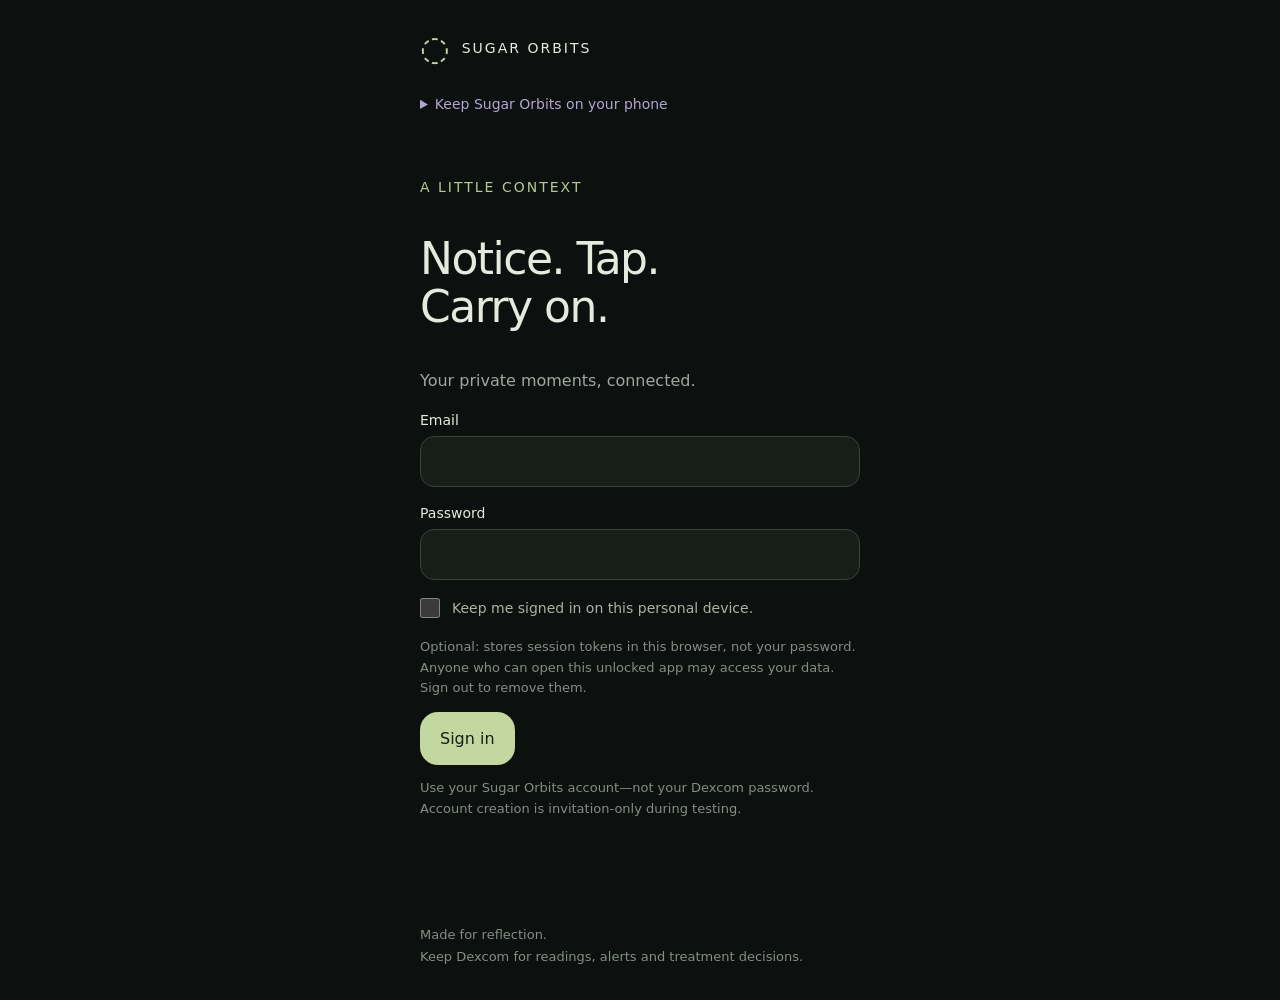
==== cloud-phone/index.html @ 8b1ffccb "Build installed phone shell, private cloud focus loop and opt-in timed Web Push reminders" ====
<!doctype html>
<html lang="en">
<meta charset="utf-8">
<meta name="viewport" content="width=device-width,initial-scale=1,viewport-fit=cover">
<meta name="theme-color" content="#0c100f">
<meta name="apple-mobile-web-app-capable" content="yes">
<meta name="apple-mobile-web-app-title" content="Sugar Orbits">
<link rel="manifest" href="manifest.webmanifest">
<link rel="apple-touch-icon" href="app-icon-180.png">
<title>Sugar Orbits · Rhythm</title>
<link rel="stylesheet" href="style.css?v=20261119-focus-loop">
<script src="rhythm.js" defer></script><script src="orbit-draw.js" defer></script>
<script src="after-moment.js?v=20261119" defer></script>
<script src="focus-core.js?v=20261119" defer></script>
<script src="pwa.js?v=20261119" defer></script>
<script src="app.js?v=20261119-focus-loop" defer></script>
<main>
  <header><span class="mark">◌</span><span>SUGAR ORBITS</span></header>
  <details class="install-help"><summary>Keep Sugar Orbits on your phone</summary><p>Open this link in Safari, tap Share, then Add to Home Screen. Open the new icon to use app mode and enable reminders. Internet is required; health data is not cached for offline use.</p><p id="install-status" class="hint"></p></details>
  <section id="login">
    <p class="eyebrow">A LITTLE CONTEXT</p><h1>Notice. Tap.<br>Carry on.</h1>
    <p>Your private moments, connected.</p>
    <form id="login-form">
      <label>Email<input id="email" type="email" autocomplete="username" required></label>
      <label>Password<input id="password" type="password" autocomplete="current-password" required></label>
      <label class="consent"><input id="remember-device" type="checkbox">Keep me signed in on this personal device.</label><p class="hint">Optional: stores session tokens in this browser, not your password. Anyone who can open this unlocked app may access your data. Sign out to remove them.</p>
      <button type="submit">Sign in</button>
    </form>
    <p class="hint">Use your Sugar Orbits account—not your Dexcom password. Account creation is invitation-only during testing.</p>
  </section>
  <section id="moments" hidden>
    <nav aria-label="Companion sections"><button data-tab="rhythm" aria-pressed="true">Rhythm</button><button data-tab="focus" aria-pressed="false">Focus</button><button data-tab="food" aria-pressed="false">Food Genie</button></nav>
    <div class="quick-head"><span>A moment of context</span><button id="quick-log-toggle" class="quiet" aria-expanded="true" aria-controls="quick-log">Hide quick log</button></div>
    <div id="quick-log"><div class="tags">
      <button data-kind="activity"><span>↗</span>Activity</button>
      <button data-kind="stress"><span>≈</span>Stress</button>
      <button data-kind="other"><span>＋</span>Other</button>
    </div>
    </div>
    <section id="panel-rhythm">
      <p class="eyebrow rhythm-eyebrow">YOUR RHYTHM</p><h1 class="rhythm-title">Notice the shape.</h1>
      <p id="rhythm-period" class="hint">Seven completed days · Europe/Berlin</p>
      <div class="rhythm-orbit"><canvas id="rhythm-canvas" width="800" height="800" aria-label="Seven-day glucose profile and preceding week"></canvas><div class="rhythm-centre"><strong id="rhythm-range">—</strong><span>in range</span><small>recorded samples</small></div></div>
      <div class="rhythm-legend"><span>Light · current week</span><span>Purple · preceding week</span><span>Guide circles · 3.9 / 10 mmol/L</span></div>
      <p id="rhythm-coverage" class="hint" role="status">Loading your recorded rhythm…</p>
      <p class="hint">Orange/blue arcs show how often recorded samples were above/below range at that time—not that the average was outside it. Missing sections are not filled in.</p>
      <article class="after-moment card" aria-labelledby="after-title">
        <p class="eyebrow">YOUR TAPS · A CLOSER LOOK</p><h2 id="after-title">After a moment.</h2>
        <div id="after-filters" class="trace-controls" role="group" aria-label="Filter moments"></div>
        <label>Choose a moment<select id="after-event"></select></label>
        <div id="after-durations" class="trace-controls" role="group" aria-label="Hours after the moment"></div>
        <p id="after-caption" class="hint"></p>
        <canvas id="after-canvas" height="250" role="img" aria-label="Glucose readings after the selected moment"></canvas>
        <p id="after-status" class="hint" role="status" aria-live="polite">Log a moment to explore what follows.</p>
        <button id="after-refresh" class="quiet">Refresh this window</button>
        <p class="hint">Actual readings, not an average. Purple marks 3.9–10 mmol/L. Gaps over 10 minutes break the line. Times use this phone’s time zone. After this moment—not necessarily because of it.</p>
      </article>
      <button id="home-focus" class="focus-card"><span class="eyebrow">ONE SMALL FOCUS</span><strong id="home-focus-title">What would you like to notice?</strong><span id="home-focus-description">Choose one period or explore tagged activity.</span></button>
      <p class="association-note">Describe an association. Not a conclusion.</p>
      <details class="connection-details"><summary>Dexcom connection & refresh</summary>
      <div class="card" id="dexcom-card"><p class="eyebrow">DEXCOM CONNECTION TEST</p>
        <p id="dexcom-status" role="status">Sign in to check stored readings.</p>
        <strong id="dexcom-value">—</strong><span id="dexcom-unit" hidden> mmol/L · latest stored reading</span>
        <p id="dexcom-time"></p><p id="dexcom-sync-time" class="hint"></p>
        <button id="dexcom-sync">Fetch Dexcom data</button><button id="dexcom-refresh" class="quiet">Refresh status</button>
        <p class="hint">Fetch requests up to 24 hours from Share. Refresh only reads the cloud copy. No readings are sent to AI. Collection continues with the app closed only if your scheduled collector is working; Pi pairing is separate.</p>
      </div>
      </details>
    </section>
    <section id="panel-focus" hidden>
      <p id="cloud-focus-status" class="hint" role="status"></p><button id="refresh-focus" class="quiet">Refresh cloud focus</button><button id="move-local-focus" class="quiet" hidden>Start a new cloud week from my device-only plan</button>
      <p class="eyebrow">ONE SMALL FOCUS</p><h1 class="rhythm-title">Keep one thread.</h1><p>Notice what happens together. You choose what to explore.</p>
      <p id="focus-observation" class="hint">No pattern conclusions are generated without enough covered days.</p>
      <article class="card" id="coach-card"><p class="eyebrow">AI-ASSISTED CHOICES · YOU DECIDE</p><p>Calculations notice recurring periods. AI helps present a few possibilities—not their causes.</p>
        <p id="coach-active-note" class="hint" hidden>Your focus is underway. Check in below, ask the coach for an observation idea, or review progress. Finish or save a reflection before choosing another focus.</p>
        <div id="coach-new-options"><button id="coach-find">Find a focus with AI</button><p class="hint">Using this button sends calculated pattern summaries and activity-window counts to OpenAI. No raw glucose traces, event timestamps, notes or credentials. Nothing is sent just by signing in. Provider retention policies may apply. Focus and Food Genie share the daily limit of 20 AI requests.</p></div>
        <p id="coach-status" role="status" aria-live="polite"></p><div id="coach-suggestions"></div>
      </article>
      <p id="selected-focus-note" class="hint" hidden></p>
      <form id="focus-plan" class="card">
        <h2>Your choice, your experiment.</h2><p class="hint">Pick an AI suggestion above, or choose a period yourself below.</p>
        <label>What are you curious about?<select id="focus-kind"><option value="high">Periods above range</option><option value="low">Periods below range</option><option value="activity">Around tagged activity</option></select></label>
        <label id="focus-window-label">Time of day<select id="focus-window"><option value="0">00:00–03:00</option><option value="180">03:00–06:00</option><option value="360">06:00–09:00</option><option value="540">09:00–12:00</option><option value="720">12:00–15:00</option><option value="900">15:00–18:00</option><option value="1080">18:00–21:00</option><option value="1260">21:00–24:00</option></select></label>
        <label>What will you try or simply observe?<input id="focus-habit" maxlength="160" required placeholder="e.g. Tag my gym visits and notice the pattern"></label>
        <div id="habit-ideas" class="trace-controls" role="group" aria-label="Low effort observation ideas"><button type="button" data-experiment="tag">Tag context</button><button type="button" data-experiment="routine">Notice routines</button><button type="button" data-experiment="team">Ask my team</button></div>
        <p class="hint">One focus, seven days. Cloud plans and check-ins sync once the new backend is configured, and expire after 28 days. Until then, existing device-only mode is explicitly labelled.</p><button type="submit">Start my seven days</button>
      </form>
      <div id="focus-thread" hidden><article class="card"><p class="eyebrow" id="focus-stage"></p><h2 id="focus-title"></h2><p id="focus-habit-copy"></p><p id="focus-review-date" class="hint"></p>
        <p class="eyebrow">A SMALL CHECK-IN</p><p id="focus-prompt">How did your chosen experiment fit today?</p><div class="checkin-actions"><button data-checkin="tried">Tried it</button><button data-checkin="not-today" class="secondary">Not today</button><button data-checkin="skip" class="quiet">Skip</button></div><p id="focus-checkin-status" class="hint" role="status"></p>
        <details><summary>Add a thought</summary><label>Optional reflection<input id="focus-note" maxlength="240" placeholder="Anything you noticed, without needing a perfect record"></label><button id="save-focus-note" class="quiet">Save thought</button></details>
      </article><article class="card"><h2>What is being observed?</h2><p id="focus-progress"></p><p id="focus-comparison" class="hint"></p><p id="focus-tags" class="hint"></p><button id="focus-review" class="quiet">Update progress</button><p class="hint">Associations only. Tags do not establish causes; fewer highs are not presented as a win without also showing lows and coverage.</p></article>
      <article class="card"><h2>A little help choosing your next step.</h2><button id="focus-ask">Ask coach</button><p class="hint">This button sends calculated before/during summaries, tag counts and check-in counts to OpenAI. Your written experiment, reflections, notes and raw readings are not sent. AI selects from a small, checked library of reflection questions and observation ideas—not treatment instructions.</p><p id="focus-ai-answer" role="status"></p><div id="focus-ai-ideas"></div></article>
      <article id="focus-reflection" class="card" hidden><h2 id="focus-outcome-title">What would you like to keep?</h2><p class="hint">Even a clearer improvement is not proof of a cause or a permanent resolution. What do you think worked well?</p><label>One thing worth remembering<input id="focus-worked" maxlength="240" placeholder="Something that felt practical for me"></label><button id="keep-focus">Save what helped</button></article>
      <button id="finish-focus" class="quiet">Finish this focus</button></div>
      <article class="card"><h2>Reminders that fit the moment.</h2><p class="hint">Focus reminders follow the chosen window in Europe/Berlin, including daylight-saving changes. Activity focuses use the clock time below. Nothing is enabled automatically.</p>
        <button id="push-enable">Enable notifications on this phone</button><button id="push-disable" class="quiet">Disable notifications on this phone</button><p id="push-status" class="hint" role="status"></p>
        <div id="active-reminder-controls" hidden>
        <label class="consent"><input id="reminder-enabled" type="checkbox">Remind me for the active focus</label>
        <label>When?<select id="reminder-lead"><option value="15">15 minutes before</option><option value="0">At the start</option><option value="30">30 minutes before</option></select></label>
        <label>For an activity focus<input id="reminder-time" type="time" value="18:00"></label>
        <div class="reminder-times"><label>Quiet from<input id="quiet-start" type="time" value="22:00"></label><label>Until<input id="quiet-end" type="time" value="08:00"></label></div>
        <button id="save-reminder" class="quiet">Save active focus reminder</button><p class="hint">Quiet hours skip a reminder rather than moving it to an unrelated time. Equal quiet times turn quiet hours off. Delivery is best-effort, never a glucose alarm.</p>
        </div>
      </article>
      <section id="kept-focuses"><h2>Keep what helped.</h2><p class="hint">Reflections you choose to keep appear here. Optional weekly reminders can maintain the habit even while you explore another focus. Each plan expires 28 days after it began.</p><div id="kept-list"></div></section>
    </section>
    <section id="panel-food" hidden>
      <h2>A second look at your plate.</h2><p>Scan it. Say it. Or tap a staple.</p>
      <div class="food-actions"><button id="scan-now">◎ Scan now</button><button id="text-food" class="secondary">Say / type</button></div>
      <div class="staples-head"><h3>Your staples</h3><button id="manage-staples" class="quiet">Edit</button></div><div id="staples" class="staples"></div>
      <p class="hint">Favourites save food names and usual portions on this device, separately per account—not carb estimates. They do not sync yet.</p>
      <details><summary class="quiet">Or choose an existing photo</summary><input id="photo" type="file" accept="image/*" capture="environment"></details>
      <img id="photo-preview" alt="Your selected meal" hidden>
      <p class="hint">Only when you ask: a resized photo is sent to OpenAI. Sugar Orbits does not save it; provider retention policies may apply.</p>
      <label class="consent"><input id="food-consent" type="checkbox">I agree to send this photo, confirmed foods and portion to OpenAI for the requests I make below.</label>
      <button id="identify" disabled hidden>Identify food with AI</button>
      <div id="food-confirm" hidden>
        <label>Is this right? Correct anything missed.<textarea id="foods" maxlength="500" rows="3"></textarea></label>
        <label>How much will you eat?<input id="portion" maxlength="300" placeholder="e.g. 150 g cooked rice and half the tofu"></label>
        <p class="hint">Prefer speaking? Tap the microphone on your iPhone keyboard. Include cooked or dry weight where relevant.</p>
        <button id="estimate">Confirm foods & estimate carbs</button>
        <button id="save-staple" class="quiet">☆ Save as a staple</button>
      </div>
      <div id="food-result" class="card" aria-live="polite" hidden><p class="eyebrow">ROUGH CARBOHYDRATE ESTIMATE</p><strong id="carbs"></strong><p id="food-question"></p><ul id="assumptions"></ul><p class="hint">Photos and portions can be misread. Independently check ingredients and quantity. Do not use this estimate alone for insulin decisions. This draft is not saved as a food event.</p></div>
      <button id="clear-photo" class="quiet">Clear photo & draft</button>
      <p class="hint">Test limit: 20 AI requests per day; wait 10 seconds between requests. Usually two requests per meal.</p>
    </section>
    <button id="logout" class="quiet">Sign out</button>
    <p class="hint">Up to 20 event tags and up to five focus plans are kept for up to 28 days. Cloud reminders need the new server setup. The Pi interface is unchanged.</p>
  </section>
  <p id="status" role="status" aria-live="polite"></p>
  <div id="toast" role="status" aria-live="polite" hidden><span id="toast-label"></span><button id="undo" class="quiet">Undo</button></div>
  <footer>Made for reflection.<br>Keep Dexcom for readings, alerts and treatment decisions.</footer>
</main>
<dialog id="camera-dialog" aria-labelledby="camera-title"><h2 id="camera-title">Frame your meal</h2><p>Capture first. Nothing is sent automatically.</p><video id="camera" autoplay playsinline muted></video><p id="camera-status" role="status"></p><div class="food-actions"><button id="shutter" disabled>Capture</button><button id="camera-cancel" class="quiet">Cancel</button></div></dialog>
</html>
---- cloud-phone/style.css ----
:root{color-scheme:dark;font-family:system-ui,-apple-system,sans-serif;background:#0c100f;color:#e6eade}*{box-sizing:border-box}body{margin:0}main{max-width:480px;margin:auto;padding:calc(env(safe-area-inset-top) + 28px) 24px 32px}header{display:flex;align-items:center;gap:10px;font-size:12px;letter-spacing:2px}.mark{font-size:34px;color:#c4d7a0}.eyebrow{margin-top:52px;letter-spacing:2px;font-size:10px;color:#b7c992}h1{font-weight:400;font-size:44px;line-height:1.1;letter-spacing:-1.5px}p{color:#9fa79f;line-height:1.6}label{display:block;font-size:13px;margin:18px 0}input{display:block;width:100%;margin-top:8px;padding:15px;font:inherit;background:#171d19;border:1px solid #394236;border-radius:14px;color:#fff}button{font:inherit;cursor:pointer;border:0;border-radius:18px;background:#c4d7a0;color:#142014;padding:17px 20px;min-height:48px}button:disabled{opacity:.45;cursor:wait}button:focus-visible,input:focus-visible{outline:2px solid #b4a4d0;outline-offset:4px}.tags{display:grid;grid-template-columns:repeat(3,1fr);gap:10px;margin:30px 0 46px}.tags button{background:#19221c;color:#e0e7d8;min-height:120px;padding:14px 5px}.tags span{display:block;font-size:32px;color:#c4d7a0;margin-bottom:14px}h2{font-size:17px;font-weight:400}ul{padding:0;list-style:none}li{display:flex;justify-content:space-between;align-items:center;gap:12px;padding:14px 0;border-bottom:1px solid #263027}time{display:block;font-size:12px;color:#969f93;margin-top:5px}.quiet{background:transparent;color:#bbc9ac;font-size:13px;padding:12px}.hint,footer{font-size:12px;color:#858e83}footer{margin-top:60px;line-height:1.7}#status{min-height:28px;color:#c4d7a0}[hidden]{display:none!important}
:root{--purple:#b4a4d0}nav{display:flex;gap:5px;background:#171d19;border-radius:20px;padding:5px;margin:24px 0}nav button{flex:1;background:transparent;color:#9fa79f;padding:12px 5px;font-size:13px}nav button[aria-pressed=true]{background:#c4d7a0;color:#142014}.card{padding:20px;border:1px solid #303b31;border-radius:22px;margin:24px 0}.card .eyebrow{margin-top:0}textarea{width:100%;margin-top:8px;padding:14px;font:inherit;border-radius:14px;background:#171d19;border:1px solid #394236;color:#fff}#photo{max-width:100%;margin-bottom:16px}#photo-preview{width:100%;max-height:300px;object-fit:contain;border-radius:20px;margin-top:14px}.photo-label{padding:20px;border:1px dashed #637258;border-radius:20px}.consent{display:flex;align-items:flex-start;gap:12px;line-height:1.5;color:#aab3a4}.consent input{width:20px;min-width:20px;height:20px;margin:0}#carbs{font-size:36px;font-weight:400;color:#c4d7a0}#toast{position:fixed;bottom:calc(22px + env(safe-area-inset-bottom));left:50%;transform:translateX(-50%);width:min(90%,430px);display:flex;align-items:center;justify-content:space-between;padding:9px 20px;border:1px solid #586748;border-radius:22px;background:#233024;box-shadow:0 10px 30px #0008;animation:toast-in .2s ease-out}@keyframes toast-in{from{opacity:0;translate:0 8px}to{opacity:1;translate:0 0}}#toast.fading{opacity:0;transition:opacity .4s}#assumptions{list-style:disc;padding-left:20px}#assumptions li{display:list-item;font-size:13px;color:#a5afa0}
.food-actions{display:flex;gap:12px;margin:20px 0}.food-actions button{flex:1}.secondary{background:#222d23;color:#d4dfc9}.staples-head{display:flex;align-items:center;justify-content:space-between;margin-top:30px}.staples-head h3{font-size:14px;font-weight:400}.staples{display:flex;flex-wrap:wrap;gap:9px}.staple{display:flex;max-width:100%;align-items:center;border:1px solid #394738;border-radius:18px;overflow:hidden}.staple button{background:transparent;color:#d4dfc9;padding:12px 15px;max-width:100%;overflow-wrap:anywhere}.staple .remove-staple{color:#c6a9b1;border-left:1px solid #394738}#camera-dialog{width:min(94vw,460px);padding:22px;border-radius:26px;border:1px solid #4a5841;background:#101811;color:#e6eade}#camera-dialog::backdrop{background:#000c}#camera{width:100%;max-height:55vh;object-fit:cover;border-radius:18px;background:#000}#camera-status{font-size:13px}summary{cursor:pointer}#identify{margin-top:15px}
#dexcom-value{font-size:2rem;font-weight:400;color:#c4d7a0}#dexcom-time,#dexcom-status{font-size:1rem}#dexcom-unit{font-size:.875rem;color:#aeb7a8}
/* Phone fit: keep fields legible at normal zoom; never disable pinch zoom. */
html{-webkit-text-size-adjust:100%;text-size-adjust:100%}
body{min-width:0}
main{width:100%;padding-left:max(20px,env(safe-area-inset-left));padding-right:max(20px,env(safe-area-inset-right))}
main,section,form,nav,.card,.food-actions,.staples,.staple{min-width:0}
input,textarea,select{font-size:16px;min-width:0;max-width:100%}
label{font-size:14px}
button{max-width:100%;overflow-wrap:anywhere}
nav button,.food-actions button{min-width:0}
.tags{grid-template-columns:repeat(3,minmax(0,1fr))}
h1{font-size:clamp(2rem,10vw,2.75rem)}
p,#status,#dexcom-time,#dexcom-sync-time{overflow-wrap:anywhere}
#camera-dialog{max-width:calc(100% - 24px);max-height:calc(100dvh - 32px);overflow-y:auto}
@media(max-width:360px){main{padding-left:max(16px,env(safe-area-inset-left));padding-right:max(16px,env(safe-area-inset-right))}.card{padding:16px}.food-actions{gap:8px}.food-actions button{padding:15px 10px}}
.quick-head{display:flex;align-items:center;justify-content:space-between;gap:8px;color:#a9b6a1;font-size:.875rem}.quick-head .quiet{font-size:.875rem}.tags{margin:8px 0 22px}.tags button{min-height:92px}.tags span{font-size:26px;margin-bottom:7px}.rhythm-eyebrow{margin-top:26px;font-size:.875rem}.rhythm-title{font-size:clamp(1.8rem,8vw,2.5rem);margin:12px 0}.rhythm-orbit{position:relative;width:100%;aspect-ratio:1;margin:0 auto}.rhythm-orbit canvas{display:block;width:100%;height:100%}.rhythm-centre{position:absolute;inset:36% 29%;display:flex;align-items:center;justify-content:center;flex-direction:column;pointer-events:none;text-align:center}.rhythm-centre strong{font-size:clamp(1.6rem,8vw,2.5rem);font-weight:400;line-height:1.1}.rhythm-centre span{font-size:.875rem;color:#bac6af;margin-top:8px}.rhythm-centre small{font-size:.75rem;color:#a3ad9b}.rhythm-legend{display:flex;flex-wrap:wrap;justify-content:center;gap:8px 16px;font-size:.75rem;color:#a3ad9b}.rhythm-legend span+span{color:#b5a2d5}.focus-card{display:flex;flex-direction:column;gap:12px;align-items:flex-start;text-align:left;width:100%;margin:26px 0 18px;padding:24px;background:#1b281e;color:#e0e8d7;border:1px solid #526747}.focus-card .eyebrow{margin:0;font-size:.875rem;color:#b8cd98}.focus-card strong{font-size:1.2rem;font-weight:400}.focus-card span:last-child{font-size:.875rem;line-height:1.5;color:#b6c2ae}.association-note{font-size:.875rem;text-align:center;color:#b5a2d5;margin:22px 0}.connection-details{margin-top:32px}.connection-details summary,details summary{font-size:.875rem;color:#b7c5ac;padding:12px 0}.checkin-actions{display:flex;flex-wrap:wrap;gap:8px}.checkin-actions button{flex:1;padding:14px 9px;min-width:74px}select{display:block;width:100%;padding:15px 38px 15px 15px;background:#171d19;color:#e6eade;border:1px solid #394236;border-radius:14px;margin-top:8px;appearance:none;background-image:linear-gradient(45deg,transparent 50%,#a9b99c 50%),linear-gradient(135deg,#a9b99c 50%,transparent 50%);background-position:calc(100% - 20px) 22px,calc(100% - 15px) 22px;background-size:5px 5px;background-repeat:no-repeat}label,.quiet,nav button{font-size:.875rem}.eyebrow{font-size:.875rem}.hint,footer{font-size:.8125rem}header{font-size:.875rem}.staples-head h3{font-size:1rem}
.coach-choice{padding:20px 0;border-top:1px solid #3b4938}.coach-choice h3{font-size:1.1rem;font-weight:400;color:#dbe6d0}.coach-choice button{width:100%}#coach-status{font-size:.875rem;line-height:1.6;color:#c4d7a0}#selected-focus-note{padding:16px;border-left:2px solid #b5a2d5;background:#181e19}
.after-moment{padding:20px 14px}.after-moment h2{font-size:1.5rem;margin:12px 0 20px}.trace-controls{display:flex;flex-wrap:wrap;gap:6px;margin:12px 0}.trace-controls button{flex:1;padding:12px 8px;font-size:.875rem;background:#1c251f;color:#aebba6;border:1px solid transparent}.trace-controls button[aria-pressed=true]{color:#e4daf3;border-color:#8c78ab;background:#2a2534}#after-canvas{display:block;width:100%;height:250px}#after-status{min-height:42px}#after-caption{font-size:.875rem;color:#c1cbb9}
.install-help{margin-top:16px}.install-help summary{font-size:.875rem;color:#b4a4d0}.install-help p{font-size:.875rem}.reminder-times{display:grid;grid-template-columns:repeat(2,minmax(0,1fr));gap:12px}#focus-ai-answer{color:#d6cae8}#kept-list h3{font-size:1.1rem;font-weight:400}#push-enable,#push-disable{margin:6px 0}#cloud-focus-status{padding:14px;border-left:2px solid #b4a4d0;background:#191b20}#focus-reflection{border-color:#716284}
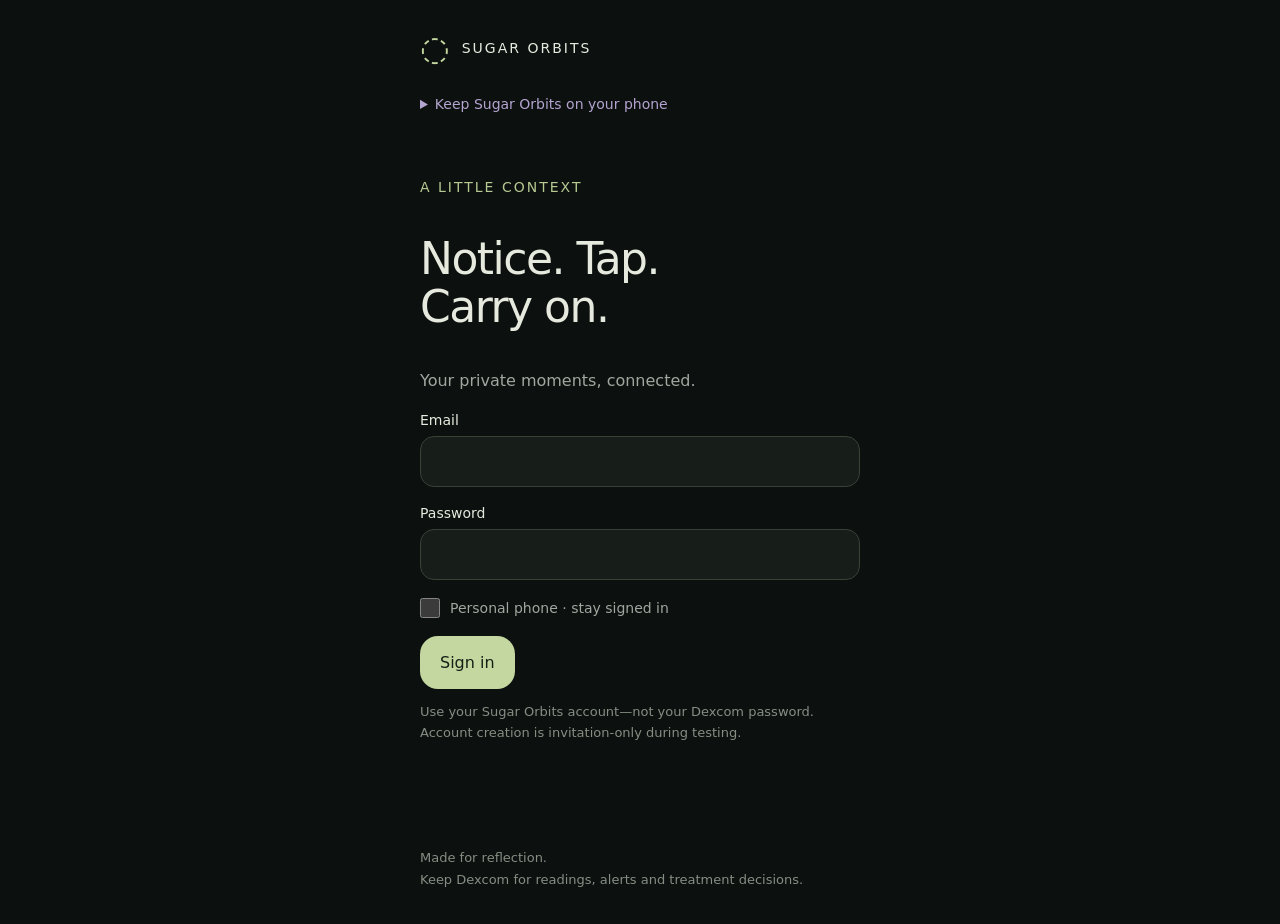
==== commit 1b8a853d: "Lighten approval and explanatory UI" ====
--- a/cloud-phone/index.html
+++ b/cloud-phone/index.html
@@ -8,12 +8,15 @@
 <link rel="manifest" href="manifest.webmanifest">
 <link rel="apple-touch-icon" href="app-icon-180.png">
 <title>Sugar Orbits · Rhythm</title>
-<link rel="stylesheet" href="style.css?v=20261119-focus-loop">
-<script src="rhythm.js" defer></script><script src="orbit-draw.js" defer></script>
-<script src="after-moment.js?v=20261119" defer></script>
-<script src="focus-core.js?v=20261119" defer></script>
-<script src="pwa.js?v=20261119" defer></script>
-<script src="app.js?v=20261119-focus-loop" defer></script>
+<link rel="stylesheet" href="style.css?v=20261120-food-choices-1">
+<style>.food-line{display:flex;justify-content:space-between;align-items:flex-start;gap:16px;padding:14px 0;border-bottom:1px solid #2c372e;color:#b9c3b4}.food-line span{font-size:.875rem;line-height:1.4}.food-line strong{white-space:nowrap;font-size:.875rem;font-weight:500;color:#dbe7cc}.choice-label{margin:22px 0 10px;color:#d7e2cd}.food-choice{width:100%;display:grid;grid-template-columns:1fr auto;text-align:left;gap:4px 12px;margin:8px 0;padding:14px 16px;background:#18211b;color:#dce5d4;border:1px solid #394738}.food-choice strong{font-weight:500;color:#c4d7a0}.food-choice small{grid-column:1/-1;color:#8f9b8e}.food-choice[aria-pressed=true]{border-color:#b4a4d0;background:#292431}.food-choice[aria-pressed=true] strong{color:#e0d4f0}</style>
+<style>.personal-device{display:flex;align-items:center;gap:10px;color:#9fa79f}.personal-device input{width:20px;height:20px;margin:0;flex:0 0 auto}.about{margin:28px 0}.about summary{color:#9fa79f}</style>
+<script src="rhythm.js?v=20261119-tag-ready-1" defer></script><script src="orbit-draw.js?v=20261119-tag-ready-1" defer></script>
+<script src="after-moment.js?v=20261119-tag-ready-1" defer></script>
+<script src="focus-core.js?v=20261119-tag-ready-1" defer></script>
+<script src="rhythm-calm.js?v=20261119-tag-ready-1" defer></script>
+<script src="pwa.js?v=20261119-tag-ready-1" defer></script>
+<script src="app.js?v=20261120-light-2" defer></script>
 <main>
   <header><span class="mark">◌</span><span>SUGAR ORBITS</span></header>
   <details class="install-help"><summary>Keep Sugar Orbits on your phone</summary><p>Open this link in Safari, tap Share, then Add to Home Screen. Open the new icon to use app mode and enable reminders. Internet is required; health data is not cached for offline use.</p><p id="install-status" class="hint"></p></details>
@@ -23,13 +26,13 @@
     <form id="login-form">
       <label>Email<input id="email" type="email" autocomplete="username" required></label>
       <label>Password<input id="password" type="password" autocomplete="current-password" required></label>
-      <label class="consent"><input id="remember-device" type="checkbox">Keep me signed in on this personal device.</label><p class="hint">Optional: stores session tokens in this browser, not your password. Anyone who can open this unlocked app may access your data. Sign out to remove them.</p>
+      <label class="personal-device"><input id="remember-device" type="checkbox">Personal phone · stay signed in</label>
       <button type="submit">Sign in</button>
     </form>
     <p class="hint">Use your Sugar Orbits account—not your Dexcom password. Account creation is invitation-only during testing.</p>
   </section>
   <section id="moments" hidden>
-    <nav aria-label="Companion sections"><button data-tab="rhythm" aria-pressed="true">Rhythm</button><button data-tab="focus" aria-pressed="false">Focus</button><button data-tab="food" aria-pressed="false">Food Genie</button></nav>
+    <nav aria-label="Companion sections"><button data-tab="rhythm" aria-pressed="true">Rhythm</button><button data-tab="focus" aria-pressed="false">Coach</button><button data-tab="food" aria-pressed="false">Food Genie</button></nav>
     <div class="quick-head"><span>A moment of context</span><button id="quick-log-toggle" class="quiet" aria-expanded="true" aria-controls="quick-log">Hide quick log</button></div>
     <div id="quick-log"><div class="tags">
       <button data-kind="activity"><span>↗</span>Activity</button>
@@ -38,13 +41,29 @@
     </div>
     </div>
     <section id="panel-rhythm">
-      <p class="eyebrow rhythm-eyebrow">YOUR RHYTHM</p><h1 class="rhythm-title">Notice the shape.</h1>
+      <p class="eyebrow rhythm-eyebrow">YOUR RHYTHM</p><h1 class="rhythm-title" id="lens-title">Your rhythm.</h1>
       <p id="rhythm-period" class="hint">Seven completed days · Europe/Berlin</p>
-      <div class="rhythm-orbit"><canvas id="rhythm-canvas" width="800" height="800" aria-label="Seven-day glucose profile and preceding week"></canvas><div class="rhythm-centre"><strong id="rhythm-range">—</strong><span>in range</span><small>recorded samples</small></div></div>
-      <div class="rhythm-legend"><span>Light · current week</span><span>Purple · preceding week</span><span>Guide circles · 3.9 / 10 mmol/L</span></div>
+      <div class="lens-switch" role="group" aria-label="Average period"><button id="calm-3" aria-pressed="false">3 days</button><button id="calm-7" aria-pressed="true">7 days</button></div>
+      <div hidden><button id="lens-week"></button><button id="lens-patterns"></button><button id="lens-focus"></button></div>
+      <div class="rhythm-orbit"><canvas id="rhythm-canvas" width="800" height="800" aria-label="Seven daily glucose rings"></canvas><div class="rhythm-centre"><strong id="rhythm-range">—</strong><span id="lens-centre-label">in range</span><small id="lens-centre-note">recorded samples</small></div></div>
+      <p id="lens-summary" class="hint lens-summary">Your recorded days will appear here.</p>
+      <button id="calm-reset" class="quiet" hidden>Back to daily average</button>
+      <div id="calm-items" class="calm-items"></div><p id="calm-empty" class="hint" hidden></p>
+      <article id="calm-selection" class="card" hidden><h2 id="calm-observation"></h2><p id="calm-numbers"></p><button id="calm-coach">Review with coach</button><details><summary>About this observation</summary><p id="calm-method" class="hint"></p></details></article>
+      <details class="calm-guides"><summary>Reading the orbit</summary><p class="hint">Neutral is the average glucose curve. Orange is above 10; blue is below 3.9 mmol/L. Purple circles mark the range. The average can hide individual highs and lows.</p></details>
+      <div id="lens-day-controls"><label for="lens-day" id="lens-day-label">All seven days · oldest inside, newest outside</label><input id="lens-day" type="range" min="0" max="7" step="1" value="0" aria-label="Day dial: zero is all days, one is oldest, seven is newest"><button id="lens-all-days" class="quiet">All days</button></div>
+      <div id="lens-options" class="pattern-options" hidden></div>
+      <article id="lens-choice" class="card" hidden><p class="eyebrow">A POSSIBILITY, NOT A VERDICT</p><h2 id="lens-observation"></h2><p>Does anything about this time feel familiar?</p><p id="lens-context-tags" class="hint"></p><details><summary>What is behind this suggestion?</summary><p id="lens-evidence" class="hint"></p></details>
+        <div class="lens-decisions"><button id="lens-explore">Explore this</button><button id="lens-watch" class="secondary">Just keep watching</button><button id="lens-dismiss" class="quiet">Not relevant</button></div><p id="lens-existing" class="hint" hidden>You already have a focus. You can explore this evidence without replacing it; finish your current thread in Coach before choosing another.</p>
+        <form id="lens-experiment" hidden><label for="lens-intent">What would you like to try—or simply pay attention to?</label><input id="lens-intent" required maxlength="160" placeholder="My idea, in my own words"><p class="hint">You choose the experiment. No automatic AI request or reminder. Saving uses your connected cloud focus, or explicitly labelled device-only mode.</p><button type="submit">Make this my focus</button></form>
+      </article>
+      <p id="lens-response" class="hint" role="status" aria-live="polite"></p>
+      <article id="lens-focus-card" class="focus-card" hidden><span class="eyebrow">YOUR CHOSEN THREAD</span><strong id="lens-focus-title"></strong><p id="lens-focus-copy"></p><p id="lens-focus-progress" class="hint"></p><button id="lens-coach">Open my coach & check-in</button></article>
+      <section id="lens-trace-wrap" hidden><h2 id="lens-trace-title"></h2><canvas id="lens-trace" height="200" role="img" aria-label="Daily readings behind this window"></canvas><p class="hint">Actual daily paths, not an average. Purple is 3.9–10 mmol/L. Gaps over 10 minutes stay open. Clock labels use Europe/Berlin; repeated daylight-saving hours may overlap.</p></section>
+      <button id="lens-show-all" class="quiet">Show all pattern suggestions</button>
       <p id="rhythm-coverage" class="hint" role="status">Loading your recorded rhythm…</p>
-      <p class="hint">Orange/blue arcs show how often recorded samples were above/below range at that time—not that the average was outside it. Missing sections are not filled in.</p>
-      <article class="after-moment card" aria-labelledby="after-title">
+      <p class="hint">Week: one ring per day, colour only where readings cross range. Patterns: grey daily rings with recurring-window markers. My focus: weekly mean with preceding-week comparison and 3.9 / 10 guides. Missing sections are never filled in.</p>
+      <details class="tap-explorer"><summary>Explore individual taps</summary><article class="after-moment card" aria-labelledby="after-title">
         <p class="eyebrow">YOUR TAPS · A CLOSER LOOK</p><h2 id="after-title">After a moment.</h2>
         <div id="after-filters" class="trace-controls" role="group" aria-label="Filter moments"></div>
         <label>Choose a moment<select id="after-event"></select></label>
@@ -55,7 +74,7 @@
         <button id="after-refresh" class="quiet">Refresh this window</button>
         <p class="hint">Actual readings, not an average. Purple marks 3.9–10 mmol/L. Gaps over 10 minutes break the line. Times use this phone’s time zone. After this moment—not necessarily because of it.</p>
       </article>
-      <button id="home-focus" class="focus-card"><span class="eyebrow">ONE SMALL FOCUS</span><strong id="home-focus-title">What would you like to notice?</strong><span id="home-focus-description">Choose one period or explore tagged activity.</span></button>
+      </details><button id="home-focus" class="focus-card"><span class="eyebrow">MY FOCUS</span><strong id="home-focus-title">What would you like to notice?</strong><span id="home-focus-description">Choose one period or explore tagged activity.</span></button>
       <p class="association-note">Describe an association. Not a conclusion.</p>
       <details class="connection-details"><summary>Dexcom connection & refresh</summary>
       <div class="card" id="dexcom-card"><p class="eyebrow">DEXCOM CONNECTION TEST</p>
@@ -68,28 +87,29 @@
       </details>
     </section>
     <section id="panel-focus" hidden>
+      <p id="calm-coach-context" class="hint" hidden></p>
       <p id="cloud-focus-status" class="hint" role="status"></p><button id="refresh-focus" class="quiet">Refresh cloud focus</button><button id="move-local-focus" class="quiet" hidden>Start a new cloud week from my device-only plan</button>
       <p class="eyebrow">ONE SMALL FOCUS</p><h1 class="rhythm-title">Keep one thread.</h1><p>Notice what happens together. You choose what to explore.</p>
       <p id="focus-observation" class="hint">No pattern conclusions are generated without enough covered days.</p>
       <article class="card" id="coach-card"><p class="eyebrow">AI-ASSISTED CHOICES · YOU DECIDE</p><p>Calculations notice recurring periods. AI helps present a few possibilities—not their causes.</p>
         <p id="coach-active-note" class="hint" hidden>Your focus is underway. Check in below, ask the coach for an observation idea, or review progress. Finish or save a reflection before choosing another focus.</p>
-        <div id="coach-new-options"><button id="coach-find">Find a focus with AI</button><p class="hint">Using this button sends calculated pattern summaries and activity-window counts to OpenAI. No raw glucose traces, event timestamps, notes or credentials. Nothing is sent just by signing in. Provider retention policies may apply. Focus and Food Genie share the daily limit of 20 AI requests.</p></div>
+        <div id="coach-new-options"><button id="coach-find">Find a focus with AI</button><p class="hint">Calculated summaries only—raw readings, timestamps and notes stay out of AI.</p></div>
         <p id="coach-status" role="status" aria-live="polite"></p><div id="coach-suggestions"></div>
       </article>
       <p id="selected-focus-note" class="hint" hidden></p>
       <form id="focus-plan" class="card">
         <h2>Your choice, your experiment.</h2><p class="hint">Pick an AI suggestion above, or choose a period yourself below.</p>
-        <label>What are you curious about?<select id="focus-kind"><option value="high">Periods above range</option><option value="low">Periods below range</option><option value="activity">Around tagged activity</option></select></label>
+        <label>What are you curious about?<select id="focus-kind"><option value="high">Periods above range</option><option value="low">Periods below range</option><option value="activity">After activity</option><option value="stress">After stress</option></select></label>
         <label id="focus-window-label">Time of day<select id="focus-window"><option value="0">00:00–03:00</option><option value="180">03:00–06:00</option><option value="360">06:00–09:00</option><option value="540">09:00–12:00</option><option value="720">12:00–15:00</option><option value="900">15:00–18:00</option><option value="1080">18:00–21:00</option><option value="1260">21:00–24:00</option></select></label>
         <label>What will you try or simply observe?<input id="focus-habit" maxlength="160" required placeholder="e.g. Tag my gym visits and notice the pattern"></label>
         <div id="habit-ideas" class="trace-controls" role="group" aria-label="Low effort observation ideas"><button type="button" data-experiment="tag">Tag context</button><button type="button" data-experiment="routine">Notice routines</button><button type="button" data-experiment="team">Ask my team</button></div>
-        <p class="hint">One focus, seven days. Cloud plans and check-ins sync once the new backend is configured, and expire after 28 days. Until then, existing device-only mode is explicitly labelled.</p><button type="submit">Start my seven days</button>
+        <p class="hint">One small focus for seven days.</p><button type="submit">Start my seven days</button>
       </form>
       <div id="focus-thread" hidden><article class="card"><p class="eyebrow" id="focus-stage"></p><h2 id="focus-title"></h2><p id="focus-habit-copy"></p><p id="focus-review-date" class="hint"></p>
         <p class="eyebrow">A SMALL CHECK-IN</p><p id="focus-prompt">How did your chosen experiment fit today?</p><div class="checkin-actions"><button data-checkin="tried">Tried it</button><button data-checkin="not-today" class="secondary">Not today</button><button data-checkin="skip" class="quiet">Skip</button></div><p id="focus-checkin-status" class="hint" role="status"></p>
         <details><summary>Add a thought</summary><label>Optional reflection<input id="focus-note" maxlength="240" placeholder="Anything you noticed, without needing a perfect record"></label><button id="save-focus-note" class="quiet">Save thought</button></details>
       </article><article class="card"><h2>What is being observed?</h2><p id="focus-progress"></p><p id="focus-comparison" class="hint"></p><p id="focus-tags" class="hint"></p><button id="focus-review" class="quiet">Update progress</button><p class="hint">Associations only. Tags do not establish causes; fewer highs are not presented as a win without also showing lows and coverage.</p></article>
-      <article class="card"><h2>A little help choosing your next step.</h2><button id="focus-ask">Ask coach</button><p class="hint">This button sends calculated before/during summaries, tag counts and check-in counts to OpenAI. Your written experiment, reflections, notes and raw readings are not sent. AI selects from a small, checked library of reflection questions and observation ideas—not treatment instructions.</p><p id="focus-ai-answer" role="status"></p><div id="focus-ai-ideas"></div></article>
+      <article class="card"><h2>A little help choosing your next step.</h2><button id="focus-ask">Ask coach</button><p class="hint">The coach sees summaries and check-in counts—not your notes or raw readings.</p><p id="focus-ai-answer" role="status"></p><div id="focus-ai-ideas"></div></article>
       <article id="focus-reflection" class="card" hidden><h2 id="focus-outcome-title">What would you like to keep?</h2><p class="hint">Even a clearer improvement is not proof of a cause or a permanent resolution. What do you think worked well?</p><label>One thing worth remembering<input id="focus-worked" maxlength="240" placeholder="Something that felt practical for me"></label><button id="keep-focus">Save what helped</button></article>
       <button id="finish-focus" class="quiet">Finish this focus</button></div>
       <article class="card"><h2>Reminders that fit the moment.</h2><p class="hint">Focus reminders follow the chosen window in Europe/Berlin, including daylight-saving changes. Activity focuses use the clock time below. Nothing is enabled automatically.</p>
@@ -97,7 +117,7 @@
         <div id="active-reminder-controls" hidden>
         <label class="consent"><input id="reminder-enabled" type="checkbox">Remind me for the active focus</label>
         <label>When?<select id="reminder-lead"><option value="15">15 minutes before</option><option value="0">At the start</option><option value="30">30 minutes before</option></select></label>
-        <label>For an activity focus<input id="reminder-time" type="time" value="18:00"></label>
+        <label>For activity / stress focuses<input id="reminder-time" type="time" value="18:00"></label>
         <div class="reminder-times"><label>Quiet from<input id="quiet-start" type="time" value="22:00"></label><label>Until<input id="quiet-end" type="time" value="08:00"></label></div>
         <button id="save-reminder" class="quiet">Save active focus reminder</button><p class="hint">Quiet hours skip a reminder rather than moving it to an unrelated time. Equal quiet times turn quiet hours off. Delivery is best-effort, never a glucose alarm.</p>
         </div>
@@ -111,8 +131,7 @@
       <p class="hint">Favourites save food names and usual portions on this device, separately per account—not carb estimates. They do not sync yet.</p>
       <details><summary class="quiet">Or choose an existing photo</summary><input id="photo" type="file" accept="image/*" capture="environment"></details>
       <img id="photo-preview" alt="Your selected meal" hidden>
-      <p class="hint">Only when you ask: a resized photo is sent to OpenAI. Sugar Orbits does not save it; provider retention policies may apply.</p>
-      <label class="consent"><input id="food-consent" type="checkbox">I agree to send this photo, confirmed foods and portion to OpenAI for the requests I make below.</label>
+      <p class="hint">A resized photo is analyzed only when you tap Identify. Sugar Orbits does not save it.</p>
       <button id="identify" disabled hidden>Identify food with AI</button>
       <div id="food-confirm" hidden>
         <label>Is this right? Correct anything missed.<textarea id="foods" maxlength="500" rows="3"></textarea></label>
@@ -121,12 +140,11 @@
         <button id="estimate">Confirm foods & estimate carbs</button>
         <button id="save-staple" class="quiet">☆ Save as a staple</button>
       </div>
-      <div id="food-result" class="card" aria-live="polite" hidden><p class="eyebrow">ROUGH CARBOHYDRATE ESTIMATE</p><strong id="carbs"></strong><p id="food-question"></p><ul id="assumptions"></ul><p class="hint">Photos and portions can be misread. Independently check ingredients and quantity. Do not use this estimate alone for insulin decisions. This draft is not saved as a food event.</p></div>
+      <div id="food-result" class="card" aria-live="polite" hidden><p class="eyebrow">ROUGH CARBOHYDRATE ESTIMATE</p><strong id="carbs"></strong><p id="food-question"></p><div id="food-breakdown"></div><div id="food-alternatives" hidden><p class="choice-label">Which looks closest?</p><div id="food-choice-buttons"></div></div><ul id="assumptions"></ul><p class="hint">Rough estimate—check ingredients and portion.</p></div>
       <button id="clear-photo" class="quiet">Clear photo & draft</button>
-      <p class="hint">Test limit: 20 AI requests per day; wait 10 seconds between requests. Usually two requests per meal.</p>
     </section>
     <button id="logout" class="quiet">Sign out</button>
-    <p class="hint">Up to 20 event tags and up to five focus plans are kept for up to 28 days. Cloud reminders need the new server setup. The Pi interface is unchanged.</p>
+    <details class="about"><summary>About & privacy</summary><p class="hint">Sugar Orbits keeps up to 20 context taps and five focus plans for up to 28 days. Food photos are not stored. AI features use calculated summaries or the photo and food details you deliberately submit. Dexcom remains the source for readings and alerts.</p></details>
   </section>
   <p id="status" role="status" aria-live="polite"></p>
   <div id="toast" role="status" aria-live="polite" hidden><span id="toast-label"></span><button id="undo" class="quiet">Undo</button></div>
--- a/cloud-phone/style.css
+++ b/cloud-phone/style.css
@@ -20,3 +20,6 @@
 .coach-choice{padding:20px 0;border-top:1px solid #3b4938}.coach-choice h3{font-size:1.1rem;font-weight:400;color:#dbe6d0}.coach-choice button{width:100%}#coach-status{font-size:.875rem;line-height:1.6;color:#c4d7a0}#selected-focus-note{padding:16px;border-left:2px solid #b5a2d5;background:#181e19}
 .after-moment{padding:20px 14px}.after-moment h2{font-size:1.5rem;margin:12px 0 20px}.trace-controls{display:flex;flex-wrap:wrap;gap:6px;margin:12px 0}.trace-controls button{flex:1;padding:12px 8px;font-size:.875rem;background:#1c251f;color:#aebba6;border:1px solid transparent}.trace-controls button[aria-pressed=true]{color:#e4daf3;border-color:#8c78ab;background:#2a2534}#after-canvas{display:block;width:100%;height:250px}#after-status{min-height:42px}#after-caption{font-size:.875rem;color:#c1cbb9}
 .install-help{margin-top:16px}.install-help summary{font-size:.875rem;color:#b4a4d0}.install-help p{font-size:.875rem}.reminder-times{display:grid;grid-template-columns:repeat(2,minmax(0,1fr));gap:12px}#focus-ai-answer{color:#d6cae8}#kept-list h3{font-size:1.1rem;font-weight:400}#push-enable,#push-disable{margin:6px 0}#cloud-focus-status{padding:14px;border-left:2px solid #b4a4d0;background:#191b20}#focus-reflection{border-color:#716284}
+.lens-switch{display:flex;gap:5px;padding:5px;background:#171d19;border-radius:22px}.lens-switch button{flex:1;padding:13px 8px;background:transparent;color:#a9b59f;font-size:.875rem}.lens-switch button[aria-pressed=true]{background:#302939;color:#e3d7f3}.lens-summary{text-align:center;min-height:42px}#lens-day{padding:0;margin:16px 0;accent-color:#b4a4d0;min-height:44px}#lens-day-controls{text-align:center}#lens-day-label{font-size:.875rem;color:#b9c6ae}.pattern-options{display:flex;gap:8px;flex-wrap:wrap;margin:18px 0}.pattern-chip{padding:12px;font-size:.875rem;background:#1c251f;color:#bdc9b5;border:1px solid #354231}.pattern-chip.high[aria-pressed=true]{border-color:#f3894b;color:#f7b58b;background:#302119}.pattern-chip.low[aria-pressed=true]{border-color:#758fff;color:#b0bfff;background:#1d2439}.lens-decisions{display:flex;flex-wrap:wrap;gap:8px}.lens-decisions button{padding:14px 12px;font-size:.875rem}#lens-choice h2{font-size:1.25rem;line-height:1.5}#lens-experiment{margin-top:24px;border-top:1px solid #3b4938;padding-top:10px}#lens-trace{display:block;width:100%;height:200px}#lens-trace-wrap h2{font-size:1rem}#lens-focus-card p{margin:0}#lens-focus-card button{width:100%}#rhythm-canvas{touch-action:pan-y}#lens-show-all{display:block;margin:auto}.rhythm-centre{inset:36% 27%}.rhythm-centre small{line-height:1.5}
+/* Retire the interactive seven-ring prototype without touching Coach state. */
+#lens-day-controls,#lens-options,#lens-choice,#lens-response,#lens-focus-card,#lens-trace-wrap,#lens-show-all,#rhythm-coverage+p{display:none!important}.calm-items{display:grid;gap:9px;margin:22px 0}.calm-pattern{background:#19221d;border:1px solid #354033;color:#dce5d4;text-align:left;display:flex;justify-content:space-between;align-items:center;gap:12px;padding:16px}.calm-pattern strong{font-size:1rem;font-weight:400}.calm-pattern span{font-size:.875rem;color:#aab79f}.calm-pattern[aria-pressed=true]{border-color:#a18abb;background:#25212c}.calm-guides summary,.tap-explorer summary{font-size:.875rem}#calm-reset{display:block;margin:auto}#calm-selection h2{font-size:1.15rem;line-height:1.5}.association-note{display:none}
